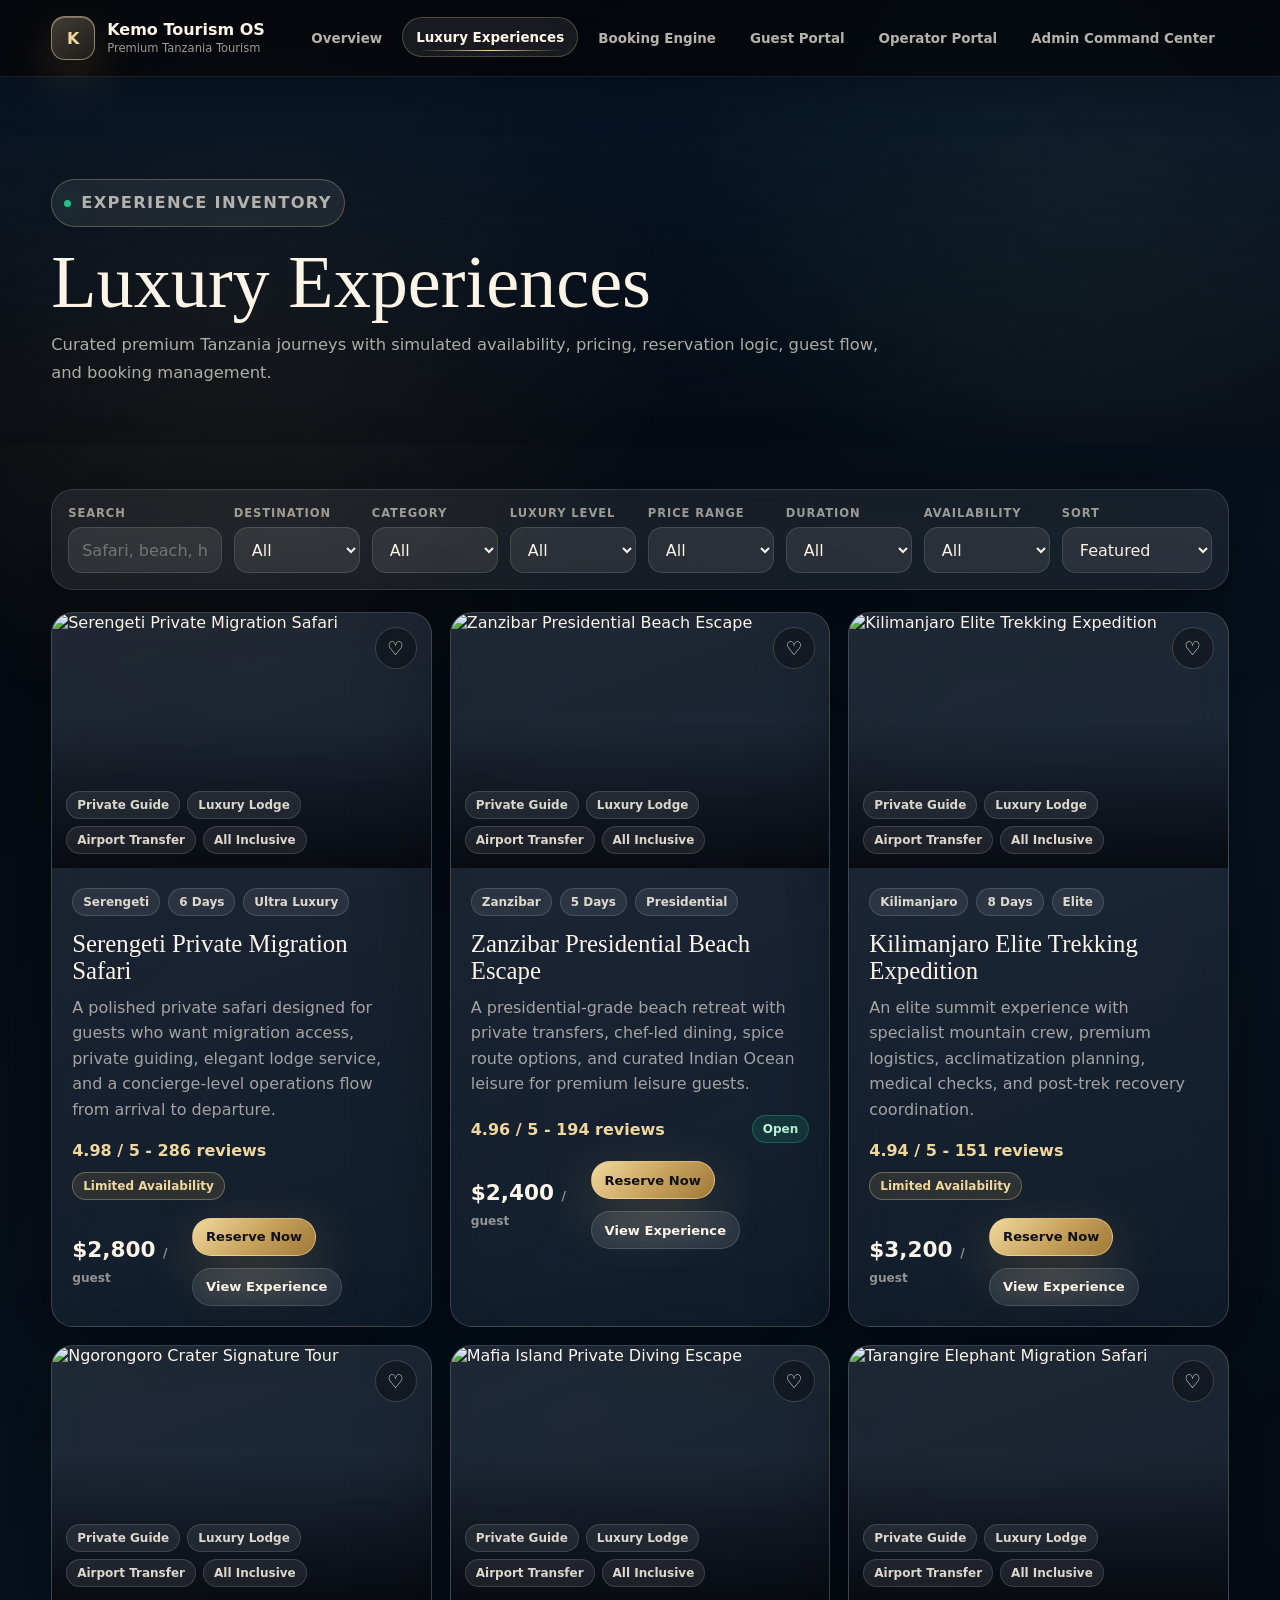
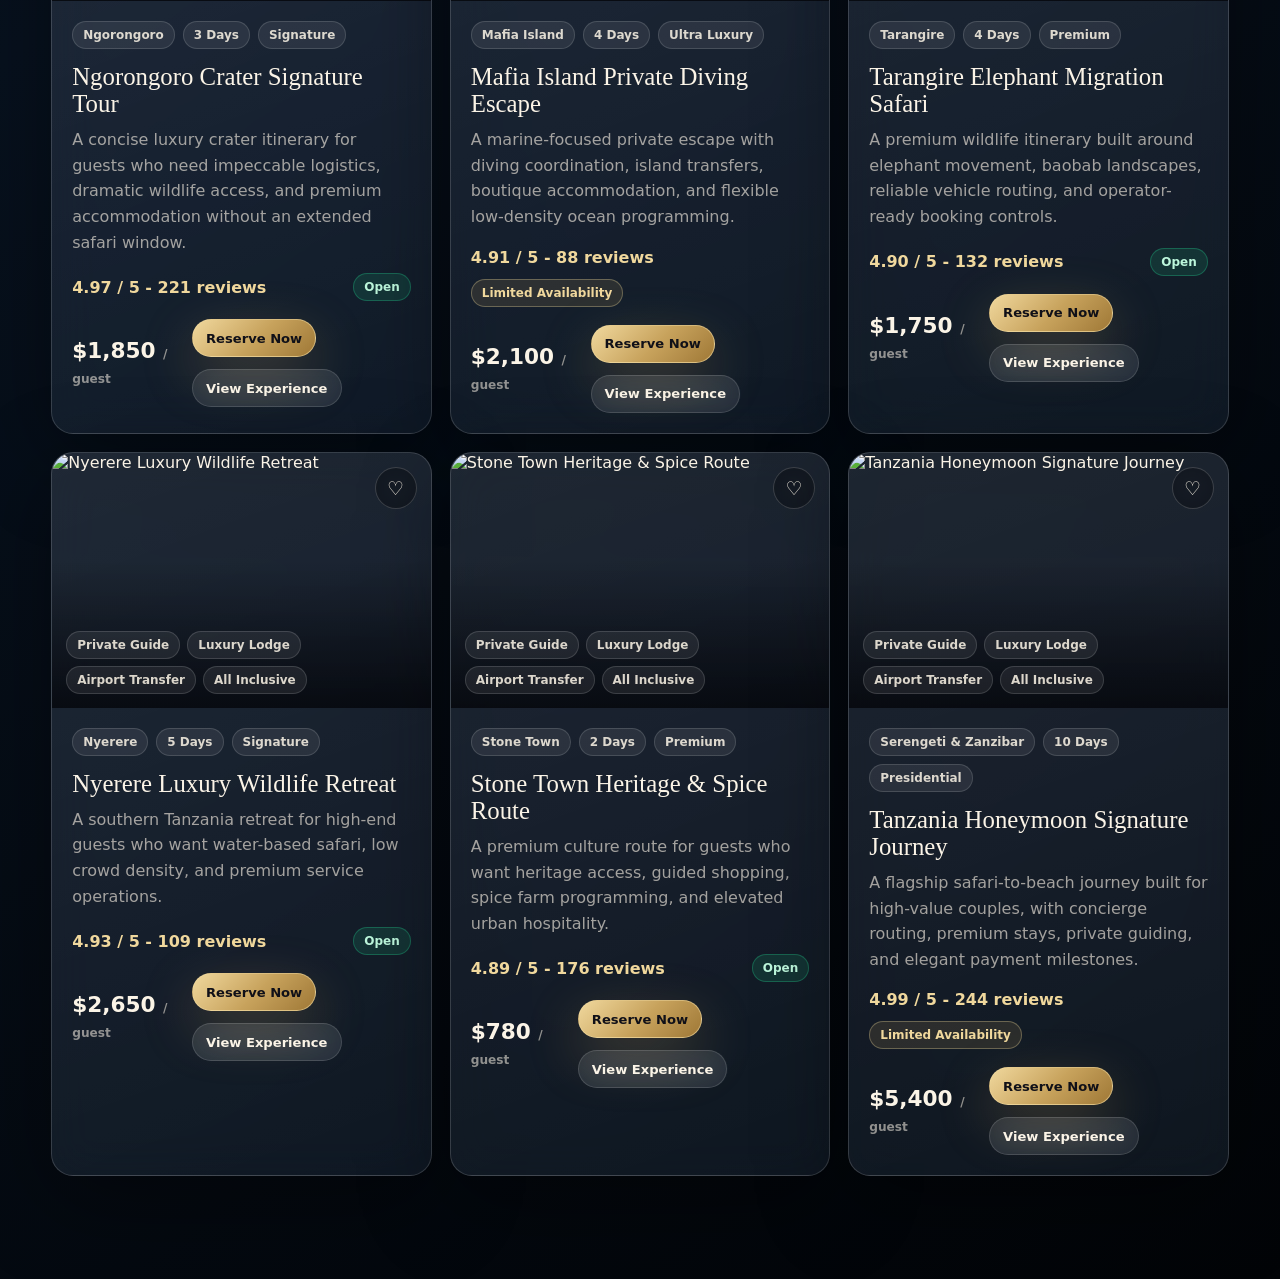
==== experiences.html @ 0c9f1a8e "Add simulated booking and payment flows" ====
<!doctype html>
<html lang="en">
  <head>
    <meta charset="UTF-8" />
    <meta name="viewport" content="width=device-width, initial-scale=1.0" />
    <title>Luxury Experiences - Kemo Tourism OS</title>
    <link rel="preconnect" href="https://images.unsplash.com" />
    <link rel="stylesheet" href="./styles.css" />
  </head>
  <body data-page="experiences">
    <div class="app-shell">
      <header class="topbar" id="topbar">
        <a class="brand" href="index.html"><span class="brand-mark">K</span><span><strong>Kemo Tourism OS</strong><small>Premium Tanzania Tourism</small></span></a>
        <button class="menu-toggle" type="button" data-menu-toggle aria-label="Open navigation"><span></span><span></span><span></span></button>
        <nav class="nav-links" id="navLinks" aria-label="Primary navigation"></nav>
      </header>
      <main>
        <section class="page-hero">
          <div class="page-title">
            <p class="eyebrow">Experience Inventory</p>
            <h1>Luxury Experiences</h1>
            <p>Curated premium Tanzania journeys with simulated availability, pricing, reservation logic, guest flow, and booking management.</p>
          </div>
        </section>
        <section class="section compact">
          <div class="filter-bar">
            <label class="filter-field"><span>Search</span><input placeholder="Safari, beach, honeymoon..." /></label>
            <label class="filter-field"><span>Destination</span><select><option>All</option><option>Serengeti</option><option>Zanzibar</option></select></label>
            <label class="filter-field"><span>Category</span><select><option>All</option><option>Safari</option><option>Beach</option></select></label>
            <label class="filter-field"><span>Luxury Level</span><select><option>All</option><option>Ultra Luxury</option><option>Presidential</option></select></label>
            <label class="filter-field"><span>Price Range</span><select><option>All</option><option>$2,500+</option></select></label>
            <label class="filter-field"><span>Duration</span><select><option>All</option><option>4-6 Days</option></select></label>
            <label class="filter-field"><span>Availability</span><select><option>All</option><option>Open</option><option>Limited Availability</option></select></label>
            <label class="filter-field"><span>Sort</span><select><option>Featured</option><option>Highest Rated</option></select></label>
          </div>
          <div class="experience-grid" id="experienceGrid"></div>
        </section>
      </main>
      <div id="modalRoot"></div>
    </div>
    <script src="./js/data.js"></script>
    <script src="./js/storage.js"></script>
    <script src="./js/utils.js"></script>
    <script src="./js/app.js"></script>
    <script src="./js/experiences.js"></script>
  </body>
</html>
---- styles.css ----
:root {
  --obsidian: #05070c;
  --obsidian-2: #090d14;
  --navy: #07182d;
  --navy-2: #0d2745;
  --navy-3: #102f3a;
  --ivory: #fbf4e7;
  --ivory-muted: #d9cfbd;
  --gold: #c8a35d;
  --gold-2: #f0d89d;
  --gold-3: #8b6c31;
  --emerald: #21c487;
  --ruby: #ff776d;
  --sky: #88c7f8;
  --glass: rgba(255, 255, 255, 0.085);
  --glass-strong: rgba(255, 255, 255, 0.14);
  --glass-border: rgba(255, 255, 255, 0.16);
  --shadow-soft: 0 24px 90px rgba(0, 0, 0, 0.38);
  --shadow-gold: 0 18px 48px rgba(200, 163, 93, 0.22);
  --radius-xl: 28px;
  --radius-lg: 22px;
  --radius-md: 16px;
  --radius-sm: 12px;
  --page-pad: clamp(18px, 4vw, 64px);
  color-scheme: dark;
}

* {
  box-sizing: border-box;
}

html {
  scroll-behavior: smooth;
}

body {
  margin: 0;
  min-height: 100vh;
  background:
    radial-gradient(circle at 18% 10%, rgba(200, 163, 93, 0.12), transparent 28rem),
    radial-gradient(circle at 78% 4%, rgba(33, 196, 135, 0.08), transparent 24rem),
    linear-gradient(145deg, var(--obsidian), #07111e 44%, #020407);
  color: var(--ivory);
  font-family:
    Inter, ui-sans-serif, system-ui, -apple-system, BlinkMacSystemFont, "Segoe UI",
    sans-serif;
  letter-spacing: 0;
}

body::before {
  position: fixed;
  inset: 0;
  z-index: -2;
  pointer-events: none;
  content: "";
  background-image:
    linear-gradient(rgba(255, 255, 255, 0.025) 1px, transparent 1px),
    linear-gradient(90deg, rgba(255, 255, 255, 0.018) 1px, transparent 1px);
  background-size: 72px 72px;
  mask-image: linear-gradient(to bottom, rgba(0, 0, 0, 0.9), transparent 72%);
}

a {
  color: inherit;
  text-decoration: none;
}

button,
input,
select,
textarea {
  font: inherit;
}

button {
  cursor: pointer;
}

.app-shell {
  min-height: 100vh;
}

.topbar {
  position: sticky;
  top: 0;
  z-index: 50;
  display: flex;
  align-items: center;
  justify-content: space-between;
  gap: 18px;
  padding: 16px var(--page-pad);
  border-bottom: 1px solid rgba(255, 255, 255, 0.09);
  background: rgba(5, 7, 12, 0.7);
  box-shadow: 0 14px 44px rgba(0, 0, 0, 0.28);
  backdrop-filter: blur(24px);
}

.brand {
  display: inline-flex;
  align-items: center;
  gap: 12px;
  min-width: max-content;
}

.brand-mark {
  display: grid;
  width: 44px;
  height: 44px;
  place-items: center;
  border: 1px solid rgba(240, 216, 157, 0.52);
  border-radius: 14px;
  background:
    linear-gradient(145deg, rgba(240, 216, 157, 0.22), rgba(200, 163, 93, 0.08)),
    rgba(255, 255, 255, 0.04);
  box-shadow: inset 0 1px 0 rgba(255, 255, 255, 0.3), var(--shadow-gold);
  color: var(--gold-2);
  font-weight: 800;
}

.brand strong,
.brand small {
  display: block;
}

.brand strong {
  font-size: 1rem;
  line-height: 1.1;
}

.brand small {
  margin-top: 3px;
  color: rgba(251, 244, 231, 0.62);
  font-size: 0.72rem;
}

.nav-links {
  display: flex;
  align-items: center;
  justify-content: flex-end;
  gap: 6px;
  width: 100%;
}

.nav-link {
  position: relative;
  display: inline-flex;
  align-items: center;
  justify-content: center;
  min-height: 40px;
  padding: 0 13px;
  border: 1px solid transparent;
  border-radius: 999px;
  color: rgba(251, 244, 231, 0.72);
  font-size: 0.84rem;
  font-weight: 650;
  white-space: nowrap;
  transition:
    color 180ms ease,
    border-color 180ms ease,
    background 180ms ease,
    transform 180ms ease;
}

.nav-link:hover,
.nav-link.active {
  border-color: rgba(240, 216, 157, 0.24);
  background: rgba(255, 255, 255, 0.08);
  color: var(--ivory);
  transform: translateY(-1px);
}

.nav-link.active::after {
  position: absolute;
  right: 16px;
  bottom: 5px;
  left: 16px;
  height: 1px;
  content: "";
  background: linear-gradient(90deg, transparent, var(--gold-2), transparent);
}

.menu-toggle {
  display: none;
  width: 44px;
  height: 44px;
  flex: 0 0 auto;
  place-items: center;
  border: 1px solid rgba(255, 255, 255, 0.12);
  border-radius: 14px;
  background: rgba(255, 255, 255, 0.08);
}

.menu-toggle span {
  display: block;
  width: 18px;
  height: 2px;
  margin: 3px auto;
  border-radius: 999px;
  background: var(--ivory);
}

.page {
  min-height: calc(100vh - 78px);
  animation: pageRise 420ms ease both;
}

@keyframes pageRise {
  from {
    opacity: 0;
    transform: translateY(12px);
  }
  to {
    opacity: 1;
    transform: translateY(0);
  }
}

.hero {
  position: relative;
  isolation: isolate;
  overflow: hidden;
  min-height: clamp(720px, calc(100vh - 78px), 940px);
  padding: clamp(74px, 8vw, 124px) var(--page-pad) 96px;
  background-image:
    linear-gradient(90deg, rgba(5, 7, 12, 0.9) 0%, rgba(7, 24, 45, 0.76) 42%, rgba(5, 7, 12, 0.4) 100%),
    linear-gradient(0deg, rgba(5, 7, 12, 1), rgba(5, 7, 12, 0.05) 45%),
    var(--hero-image);
  background-position: center;
  background-size: cover;
}

.hero::after {
  position: absolute;
  inset: auto 0 0;
  z-index: -1;
  height: 42%;
  content: "";
  background: linear-gradient(180deg, transparent, rgba(5, 7, 12, 0.96));
}

.hero-grid {
  display: grid;
  grid-template-columns: minmax(0, 1.02fr) minmax(340px, 0.78fr);
  gap: clamp(32px, 5vw, 74px);
  width: min(1440px, 100%);
  margin: 0 auto;
}

.hero-copy {
  align-self: center;
}

.eyebrow {
  display: inline-flex;
  align-items: center;
  gap: 10px;
  margin: 0 0 18px;
  padding: 9px 12px;
  border: 1px solid rgba(240, 216, 157, 0.28);
  border-radius: 999px;
  background: rgba(255, 255, 255, 0.075);
  color: var(--gold-2);
  font-size: 0.78rem;
  font-weight: 760;
  letter-spacing: 0.08em;
  text-transform: uppercase;
  backdrop-filter: blur(16px);
}

.eyebrow::before {
  width: 7px;
  height: 7px;
  border-radius: 999px;
  content: "";
  background: var(--emerald);
  box-shadow: 0 0 24px rgba(33, 196, 135, 0.8);
}

h1,
h2,
h3,
p {
  margin-top: 0;
}

.hero h1 {
  max-width: 950px;
  margin-bottom: 22px;
  font-family: Georgia, "Times New Roman", serif;
  font-size: clamp(3.1rem, 5.8vw, 6rem);
  font-weight: 540;
  line-height: 0.98;
  letter-spacing: 0;
}

.hero-subtitle {
  max-width: 820px;
  margin-bottom: 30px;
  color: rgba(251, 244, 231, 0.78);
  font-size: clamp(1.03rem, 1.35vw, 1.28rem);
  line-height: 1.75;
}

.cta-row,
.button-row {
  display: flex;
  flex-wrap: wrap;
  gap: 12px;
}

.btn {
  display: inline-flex;
  align-items: center;
  justify-content: center;
  gap: 10px;
  min-height: 46px;
  padding: 0 18px;
  border: 1px solid transparent;
  border-radius: 999px;
  color: var(--ivory);
  font-weight: 780;
  transition:
    transform 180ms ease,
    box-shadow 180ms ease,
    border-color 180ms ease,
    background 180ms ease;
}

.btn:hover {
  transform: translateY(-2px);
}

.btn.primary {
  border-color: rgba(240, 216, 157, 0.62);
  background: linear-gradient(135deg, var(--gold-2), var(--gold) 52%, #9f7836);
  box-shadow: 0 18px 54px rgba(200, 163, 93, 0.28);
  color: #101018;
}

.btn.primary:hover {
  box-shadow: 0 24px 68px rgba(240, 216, 157, 0.33);
}

.btn.secondary,
.btn.ghost {
  border-color: rgba(255, 255, 255, 0.14);
  background: rgba(255, 255, 255, 0.08);
  backdrop-filter: blur(14px);
}

.btn.secondary:hover,
.btn.ghost:hover {
  border-color: rgba(240, 216, 157, 0.34);
  background: rgba(255, 255, 255, 0.13);
}

.btn.small {
  min-height: 38px;
  padding: 0 13px;
  font-size: 0.82rem;
}

.hero-panel {
  position: relative;
  align-self: center;
  min-height: 590px;
}

.floating-card {
  position: absolute;
  width: min(100%, 380px);
  border: 1px solid var(--glass-border);
  border-radius: var(--radius-lg);
  background:
    linear-gradient(160deg, rgba(255, 255, 255, 0.16), rgba(255, 255, 255, 0.055)),
    rgba(5, 7, 12, 0.5);
  box-shadow: var(--shadow-soft);
  backdrop-filter: blur(24px);
  transition:
    transform 220ms ease,
    border-color 220ms ease;
}

.floating-card:hover {
  border-color: rgba(240, 216, 157, 0.38);
  transform: translateY(-4px);
}

.floating-card.search-widget {
  top: 10px;
  right: 12px;
  padding: 18px;
}

.floating-card.revenue-preview {
  top: 230px;
  left: 0;
  padding: 18px;
}

.floating-card.active-booking {
  right: 0;
  bottom: 22px;
  padding: 18px;
}

.card-kicker {
  margin-bottom: 10px;
  color: rgba(251, 244, 231, 0.56);
  font-size: 0.75rem;
  font-weight: 750;
  letter-spacing: 0.1em;
  text-transform: uppercase;
}

.card-title-row,
.split-row {
  display: flex;
  align-items: center;
  justify-content: space-between;
  gap: 14px;
}

.search-widget .field-grid {
  display: grid;
  gap: 10px;
}

.mini-field,
.filter-field {
  display: grid;
  gap: 7px;
}

.mini-field span,
.filter-field > span,
.form-field > span {
  color: rgba(251, 244, 231, 0.58);
  font-size: 0.72rem;
  font-weight: 760;
  letter-spacing: 0.08em;
  text-transform: uppercase;
}

.input-shell,
input,
select,
textarea {
  width: 100%;
  border: 1px solid rgba(255, 255, 255, 0.12);
  border-radius: 14px;
  background: rgba(255, 255, 255, 0.085);
  color: var(--ivory);
  outline: none;
  transition:
    border-color 170ms ease,
    box-shadow 170ms ease,
    background 170ms ease;
}

.input-shell {
  display: flex;
  align-items: center;
  min-height: 44px;
  padding: 0 13px;
}

input,
select,
textarea {
  min-height: 46px;
  padding: 0 13px;
}

textarea {
  min-height: 112px;
  padding-top: 12px;
  resize: vertical;
}

select option {
  background: #09111d;
  color: var(--ivory);
}

input:focus,
select:focus,
textarea:focus {
  border-color: rgba(240, 216, 157, 0.55);
  background: rgba(255, 255, 255, 0.11);
  box-shadow: 0 0 0 4px rgba(200, 163, 93, 0.12);
}

.metric {
  font-size: 1.8rem;
  font-weight: 850;
}

.metric.gold {
  color: var(--gold-2);
}

.trend {
  color: var(--emerald);
  font-size: 0.82rem;
  font-weight: 780;
}

.bar-stack {
  display: flex;
  align-items: end;
  gap: 8px;
  height: 92px;
  margin-top: 18px;
}

.bar-stack span {
  flex: 1;
  min-width: 18px;
  border-radius: 10px 10px 4px 4px;
  background: linear-gradient(180deg, var(--gold-2), rgba(200, 163, 93, 0.3));
  box-shadow: 0 12px 28px rgba(200, 163, 93, 0.18);
}

.booking-person {
  display: grid;
  grid-template-columns: 42px 1fr auto;
  align-items: center;
  gap: 12px;
}

.avatar {
  display: grid;
  width: 42px;
  height: 42px;
  place-items: center;
  border: 1px solid rgba(240, 216, 157, 0.24);
  border-radius: 999px;
  background: rgba(240, 216, 157, 0.12);
  color: var(--gold-2);
  font-weight: 850;
}

.status-chip,
.pill,
.availability,
.level-badge {
  display: inline-flex;
  align-items: center;
  justify-content: center;
  min-height: 28px;
  padding: 0 10px;
  border: 1px solid rgba(255, 255, 255, 0.14);
  border-radius: 999px;
  background: rgba(255, 255, 255, 0.08);
  color: rgba(251, 244, 231, 0.86);
  font-size: 0.75rem;
  font-weight: 760;
  white-space: nowrap;
}

.status-chip.confirmed,
.status-chip.success,
.availability.open {
  border-color: rgba(33, 196, 135, 0.34);
  background: rgba(33, 196, 135, 0.14);
  color: #bdf7dc;
}

.status-chip.pending,
.availability.limited {
  border-color: rgba(240, 216, 157, 0.32);
  background: rgba(200, 163, 93, 0.14);
  color: var(--gold-2);
}

.status-chip.blue {
  border-color: rgba(136, 199, 248, 0.38);
  background: rgba(136, 199, 248, 0.14);
  color: #cfeaff;
}

.status-chip.purple {
  border-color: rgba(184, 145, 255, 0.4);
  background: rgba(184, 145, 255, 0.15);
  color: #e3d4ff;
}

.status-chip.cancelled {
  border-color: rgba(255, 119, 109, 0.34);
  background: rgba(255, 119, 109, 0.13);
  color: #ffc5c0;
}

.hero-stat-strip {
  display: grid;
  grid-template-columns: repeat(4, minmax(150px, 1fr));
  gap: 14px;
  width: min(1440px, calc(100% - (var(--page-pad) * 2)));
  margin: -28px auto 0;
  position: relative;
  z-index: 4;
}

.stat-card,
.glass-card,
.module-card,
.experience-card,
.portal-card,
.dashboard-card {
  border: 1px solid var(--glass-border);
  border-radius: var(--radius-lg);
  background:
    linear-gradient(160deg, rgba(255, 255, 255, 0.105), rgba(255, 255, 255, 0.045)),
    rgba(7, 24, 45, 0.36);
  box-shadow: var(--shadow-soft);
  backdrop-filter: blur(22px);
}

.stat-card {
  padding: 18px;
}

.stat-card strong {
  display: block;
  margin-bottom: 6px;
  color: var(--gold-2);
  font-size: clamp(1.55rem, 3vw, 2.4rem);
}

.stat-card span {
  color: rgba(251, 244, 231, 0.66);
  font-size: 0.88rem;
  font-weight: 650;
}

.section {
  width: min(1440px, calc(100% - (var(--page-pad) * 2)));
  margin: 0 auto;
  padding: clamp(66px, 8vw, 108px) 0;
}

.section.compact {
  padding-top: 44px;
}

.section-header {
  display: flex;
  align-items: end;
  justify-content: space-between;
  gap: 30px;
  margin-bottom: 28px;
}

.section-header.center {
  display: block;
  max-width: 880px;
  margin-inline: auto;
  text-align: center;
}

.section-header h2,
.page-title h1,
.details-title h1 {
  margin-bottom: 12px;
  font-family: Georgia, "Times New Roman", serif;
  font-weight: 540;
  line-height: 1;
  letter-spacing: 0;
}

.section-header h2 {
  font-size: clamp(2.2rem, 4.8vw, 4.9rem);
}

.page-title h1,
.details-title h1 {
  font-size: clamp(2.7rem, 5.8vw, 6rem);
}

.section-header p,
.page-title p,
.details-title p {
  max-width: 860px;
  color: rgba(251, 244, 231, 0.68);
  font-size: 1.02rem;
  line-height: 1.7;
}

.module-grid {
  display: grid;
  grid-template-columns: repeat(4, minmax(0, 1fr));
  gap: 16px;
}

.module-card {
  min-height: 190px;
  padding: 22px;
  transition:
    transform 180ms ease,
    border-color 180ms ease,
    background 180ms ease;
}

.module-card:hover,
.experience-card:hover,
.portal-card:hover,
.dashboard-card:hover {
  border-color: rgba(240, 216, 157, 0.28);
  background:
    linear-gradient(160deg, rgba(255, 255, 255, 0.13), rgba(255, 255, 255, 0.055)),
    rgba(7, 24, 45, 0.46);
  transform: translateY(-4px);
}

.module-icon {
  display: grid;
  width: 42px;
  height: 42px;
  margin-bottom: 22px;
  place-items: center;
  border: 1px solid rgba(240, 216, 157, 0.24);
  border-radius: 14px;
  background: rgba(240, 216, 157, 0.11);
  color: var(--gold-2);
  font-weight: 900;
}

.module-card h3,
.portal-card h3,
.dashboard-card h3 {
  margin-bottom: 10px;
  font-size: 1.05rem;
}

.module-card p,
.portal-card p,
.dashboard-card p,
.muted {
  color: rgba(251, 244, 231, 0.62);
  line-height: 1.6;
}

.page-hero {
  padding: clamp(68px, 8vw, 118px) var(--page-pad) 42px;
  background:
    linear-gradient(180deg, rgba(7, 24, 45, 0.76), rgba(5, 7, 12, 0.16)),
    radial-gradient(circle at 88% 0%, rgba(200, 163, 93, 0.14), transparent 28rem);
}

.page-title {
  width: min(1440px, 100%);
  margin: 0 auto;
}

.filter-bar {
  display: grid;
  grid-template-columns: 1.4fr repeat(6, minmax(126px, 1fr)) minmax(150px, 1fr);
  gap: 12px;
  padding: 16px;
  border: 1px solid rgba(255, 255, 255, 0.12);
  border-radius: var(--radius-lg);
  background: rgba(255, 255, 255, 0.07);
  box-shadow: var(--shadow-soft);
  backdrop-filter: blur(20px);
}

.experience-grid {
  display: grid;
  grid-template-columns: repeat(3, minmax(0, 1fr));
  gap: 18px;
  margin-top: 22px;
}

.experience-card {
  overflow: hidden;
  transition:
    transform 180ms ease,
    border-color 180ms ease,
    background 180ms ease;
}

.experience-media {
  position: relative;
  min-height: 255px;
  overflow: hidden;
}

.experience-media img,
.gallery-main img,
.gallery-thumb img,
.saved-card img {
  width: 100%;
  height: 100%;
  object-fit: cover;
  display: block;
}

.experience-media img {
  position: absolute;
  inset: 0;
  transition: transform 420ms ease;
}

.experience-card:hover .experience-media img {
  transform: scale(1.045);
}

.experience-media::after,
.gallery-main::after {
  position: absolute;
  inset: 0;
  content: "";
  background: linear-gradient(180deg, transparent 42%, rgba(5, 7, 12, 0.84));
}

.wishlist {
  position: absolute;
  top: 14px;
  right: 14px;
  z-index: 2;
  display: grid;
  width: 42px;
  height: 42px;
  place-items: center;
  border: 1px solid rgba(255, 255, 255, 0.18);
  border-radius: 999px;
  background: rgba(5, 7, 12, 0.48);
  color: var(--ivory);
  font-size: 1.18rem;
  backdrop-filter: blur(16px);
}

.media-badges {
  position: absolute;
  right: 14px;
  bottom: 14px;
  left: 14px;
  z-index: 2;
  display: flex;
  flex-wrap: wrap;
  gap: 7px;
}

.experience-body {
  padding: 20px;
}

.experience-meta {
  display: flex;
  flex-wrap: wrap;
  gap: 8px;
  margin-bottom: 14px;
}

.experience-body h3 {
  margin-bottom: 10px;
  font-family: Georgia, "Times New Roman", serif;
  font-size: 1.55rem;
  font-weight: 540;
  line-height: 1.1;
}

.rating-row {
  display: flex;
  flex-wrap: wrap;
  align-items: center;
  justify-content: space-between;
  gap: 12px;
  margin: 18px 0;
}

.rating {
  color: var(--gold-2);
  font-weight: 800;
}

.price {
  font-size: 1.35rem;
  font-weight: 850;
}

.price small {
  color: rgba(251, 244, 231, 0.55);
  font-size: 0.76rem;
  font-weight: 650;
}

.empty-state {
  grid-column: 1 / -1;
  padding: 34px;
  border: 1px solid rgba(255, 255, 255, 0.12);
  border-radius: var(--radius-lg);
  background: rgba(255, 255, 255, 0.07);
  text-align: center;
}

.details-hero {
  position: relative;
  padding: 48px var(--page-pad) 22px;
}

.details-shell {
  display: grid;
  grid-template-columns: minmax(0, 1fr) minmax(330px, 420px);
  gap: 22px;
  width: min(1440px, 100%);
  margin: 0 auto;
}

.gallery {
  display: grid;
  grid-template-columns: 1.4fr 0.6fr;
  gap: 12px;
  min-height: 520px;
}

.gallery-main,
.gallery-thumb {
  position: relative;
  overflow: hidden;
  border: 1px solid rgba(255, 255, 255, 0.13);
  border-radius: var(--radius-xl);
  background: rgba(255, 255, 255, 0.06);
}

.gallery-thumb-grid {
  display: grid;
  gap: 12px;
}

.details-title {
  width: min(1440px, 100%);
  margin: 0 auto 26px;
}

.details-title .meta-line {
  display: flex;
  flex-wrap: wrap;
  gap: 10px;
  margin-top: 16px;
}

.details-content {
  display: grid;
  grid-template-columns: minmax(0, 1fr) minmax(330px, 420px);
  gap: 22px;
  width: min(1440px, calc(100% - (var(--page-pad) * 2)));
  margin: 0 auto;
  padding: 36px 0 96px;
}

.content-stack {
  display: grid;
  gap: 18px;
}

.glass-card,
.portal-card,
.dashboard-card {
  padding: 22px;
  transition:
    transform 180ms ease,
    border-color 180ms ease,
    background 180ms ease;
}

.highlight-grid,
.included-grid,
.portal-grid,
.admin-grid,
.operator-grid {
  display: grid;
  gap: 16px;
}

.highlight-grid {
  grid-template-columns: repeat(3, minmax(0, 1fr));
}

.mini-panel {
  padding: 16px;
  border: 1px solid rgba(255, 255, 255, 0.1);
  border-radius: 16px;
  background: rgba(255, 255, 255, 0.055);
}

.mini-panel strong {
  display: block;
  margin-bottom: 7px;
}

.itinerary {
  display: grid;
  gap: 12px;
}

.itinerary-item {
  display: grid;
  grid-template-columns: 58px 1fr;
  gap: 14px;
}

.day-badge {
  display: grid;
  width: 52px;
  height: 52px;
  place-items: center;
  border: 1px solid rgba(240, 216, 157, 0.25);
  border-radius: 16px;
  background: rgba(240, 216, 157, 0.11);
  color: var(--gold-2);
  font-weight: 850;
}

.guide-card {
  display: grid;
  grid-template-columns: 92px 1fr;
  gap: 16px;
  align-items: center;
}

.guide-photo {
  width: 92px;
  height: 92px;
  border: 1px solid rgba(240, 216, 157, 0.25);
  border-radius: 22px;
  background:
    linear-gradient(160deg, rgba(240, 216, 157, 0.22), rgba(33, 196, 135, 0.11)),
    rgba(255, 255, 255, 0.05);
  display: grid;
  place-items: center;
  color: var(--gold-2);
  font-size: 1.6rem;
  font-weight: 860;
}

.service-list {
  display: grid;
  grid-template-columns: repeat(2, minmax(0, 1fr));
  gap: 10px;
  padding: 0;
  margin: 0;
  list-style: none;
}

.service-list li {
  padding: 12px 13px;
  border: 1px solid rgba(255, 255, 255, 0.1);
  border-radius: 14px;
  background: rgba(255, 255, 255, 0.055);
}

.reservation-card {
  position: sticky;
  top: 96px;
  align-self: start;
  padding: 24px;
  border: 1px solid rgba(240, 216, 157, 0.23);
  border-radius: var(--radius-xl);
  background:
    linear-gradient(165deg, rgba(240, 216, 157, 0.15), rgba(255, 255, 255, 0.055)),
    rgba(5, 7, 12, 0.76);
  box-shadow: var(--shadow-soft), var(--shadow-gold);
  backdrop-filter: blur(26px);
}

.reservation-card h3 {
  margin-bottom: 6px;
  font-size: 1.05rem;
}

.reservation-price {
  margin: 8px 0;
  color: var(--gold-2);
  font-size: 2.2rem;
  font-weight: 880;
}

.calendar-grid {
  display: grid;
  grid-template-columns: repeat(7, 1fr);
  gap: 7px;
  margin-top: 14px;
}

.date-cell {
  display: grid;
  min-height: 42px;
  place-items: center;
  border: 1px solid rgba(255, 255, 255, 0.1);
  border-radius: 12px;
  background: rgba(255, 255, 255, 0.06);
  color: rgba(251, 244, 231, 0.7);
  font-size: 0.82rem;
}

.date-cell.hot {
  border-color: rgba(240, 216, 157, 0.32);
  background: rgba(200, 163, 93, 0.14);
  color: var(--gold-2);
}

.date-cell.open {
  border-color: rgba(33, 196, 135, 0.3);
  background: rgba(33, 196, 135, 0.12);
  color: #bcf8dd;
}

.booking-layout {
  display: grid;
  grid-template-columns: minmax(0, 1fr) minmax(330px, 430px);
  gap: 22px;
  width: min(1440px, calc(100% - (var(--page-pad) * 2)));
  margin: 0 auto;
  padding: 36px 0 96px;
}

.stepper {
  display: grid;
  grid-template-columns: repeat(5, 1fr);
  gap: 8px;
  margin-bottom: 18px;
}

.step-button {
  display: grid;
  gap: 4px;
  min-height: 68px;
  padding: 12px;
  border: 1px solid rgba(255, 255, 255, 0.11);
  border-radius: 16px;
  background: rgba(255, 255, 255, 0.06);
  color: rgba(251, 244, 231, 0.66);
  text-align: left;
  transition:
    border-color 170ms ease,
    background 170ms ease,
    transform 170ms ease;
}

.step-button:hover,
.step-button.active {
  border-color: rgba(240, 216, 157, 0.32);
  background: rgba(200, 163, 93, 0.12);
  color: var(--ivory);
  transform: translateY(-2px);
}

.step-button small {
  color: var(--gold-2);
  font-weight: 850;
}

.form-grid {
  display: grid;
  grid-template-columns: repeat(2, minmax(0, 1fr));
  gap: 14px;
}

.form-field.full {
  grid-column: 1 / -1;
}

.form-field {
  display: grid;
  gap: 8px;
}

.payment-grid {
  display: grid;
  grid-template-columns: repeat(2, minmax(0, 1fr));
  gap: 12px;
}

.payment-card {
  display: grid;
  min-height: 118px;
  gap: 8px;
  padding: 16px;
  border: 1px solid rgba(255, 255, 255, 0.12);
  border-radius: 18px;
  background: rgba(255, 255, 255, 0.06);
  color: var(--ivory);
  text-align: left;
  transition:
    border-color 170ms ease,
    background 170ms ease,
    transform 170ms ease;
}

.payment-card:hover,
.payment-card.selected {
  border-color: rgba(240, 216, 157, 0.38);
  background: rgba(200, 163, 93, 0.13);
  transform: translateY(-2px);
}

.summary-card {
  position: sticky;
  top: 96px;
  align-self: start;
}

.summary-line {
  display: flex;
  justify-content: space-between;
  gap: 16px;
  padding: 11px 0;
  border-bottom: 1px solid rgba(255, 255, 255, 0.09);
}

.summary-line.total {
  margin-top: 4px;
  border-bottom: 0;
  color: var(--gold-2);
  font-size: 1.35rem;
  font-weight: 880;
}

.confirmation-card {
  display: grid;
  gap: 18px;
  padding: 26px;
  border: 1px solid rgba(33, 196, 135, 0.3);
  border-radius: var(--radius-lg);
  background: rgba(33, 196, 135, 0.1);
}

.reference-generator {
  display: flex;
  flex-wrap: wrap;
  align-items: center;
  gap: 12px;
  margin-top: 18px;
  padding: 16px;
  border: 1px solid rgba(240, 216, 157, 0.28);
  border-radius: 16px;
  background: rgba(200, 163, 93, 0.12);
}

.reference-generator[hidden] {
  display: none;
}

.reference-generator em {
  color: var(--gold-2);
  font-style: normal;
  font-weight: 850;
}

.pulse-dot {
  width: 12px;
  height: 12px;
  border-radius: 999px;
  background: var(--emerald);
  box-shadow: 0 0 0 rgba(33, 196, 135, 0.7);
  animation: pulseDot 1.4s infinite;
}

@keyframes pulseDot {
  0% {
    box-shadow: 0 0 0 0 rgba(33, 196, 135, 0.7);
  }
  70% {
    box-shadow: 0 0 0 12px rgba(33, 196, 135, 0);
  }
  100% {
    box-shadow: 0 0 0 0 rgba(33, 196, 135, 0);
  }
}

.booking-form button:disabled,
.payment-form button:disabled {
  opacity: 0.62;
  cursor: wait;
}

.payment-layout {
  align-items: start;
}

.method-grid {
  grid-template-columns: repeat(2, minmax(0, 1fr));
}

.process-list {
  display: grid;
  gap: 12px;
}

.process-step {
  display: grid;
  grid-template-columns: 22px 1fr;
  gap: 12px;
  align-items: center;
  padding: 12px;
  border: 1px solid rgba(255, 255, 255, 0.09);
  border-radius: 14px;
  background: rgba(255, 255, 255, 0.045);
  color: rgba(251, 244, 231, 0.54);
  transition:
    color 180ms ease,
    border-color 180ms ease,
    background 180ms ease,
    transform 180ms ease;
}

.process-step.active {
  border-color: rgba(33, 196, 135, 0.32);
  background: rgba(33, 196, 135, 0.1);
  color: var(--ivory);
  transform: translateX(4px);
}

.portal-detail-grid {
  display: grid;
  grid-template-columns: repeat(3, minmax(0, 1fr));
  gap: 12px;
  margin-top: 16px;
}

.portal-detail-grid .mini-panel {
  display: grid;
  gap: 6px;
}

.live-booking-card {
  position: relative;
  overflow: hidden;
}

.live-booking-card::before {
  position: absolute;
  inset: 0 auto 0 0;
  width: 3px;
  content: "";
  background: linear-gradient(180deg, var(--gold-2), var(--emerald));
}

.toast-root {
  position: fixed;
  right: 18px;
  bottom: 18px;
  z-index: 200;
  display: grid;
  gap: 10px;
  width: min(360px, calc(100vw - 36px));
  pointer-events: none;
}

.toast {
  padding: 14px 16px;
  border: 1px solid rgba(255, 255, 255, 0.14);
  border-radius: 16px;
  background:
    linear-gradient(160deg, rgba(255, 255, 255, 0.13), rgba(255, 255, 255, 0.055)),
    rgba(5, 7, 12, 0.9);
  box-shadow: var(--shadow-soft);
  color: var(--ivory);
  font-weight: 760;
  opacity: 0;
  transform: translateY(12px);
  transition:
    opacity 180ms ease,
    transform 180ms ease;
  backdrop-filter: blur(20px);
}

.toast.show {
  opacity: 1;
  transform: translateY(0);
}

.toast.success {
  border-color: rgba(33, 196, 135, 0.34);
}

.toast.warning {
  border-color: rgba(240, 216, 157, 0.4);
}

.reference-box {
  display: flex;
  align-items: center;
  justify-content: space-between;
  gap: 16px;
  padding: 16px;
  border: 1px dashed rgba(240, 216, 157, 0.38);
  border-radius: 16px;
  background: rgba(5, 7, 12, 0.32);
}

.portal-grid {
  grid-template-columns: 1.1fr 1fr 1fr;
}

.portal-grid.wide {
  grid-template-columns: 1.2fr 0.8fr;
}

.profile-card {
  display: grid;
  grid-template-columns: 72px 1fr;
  gap: 16px;
  align-items: center;
}

.avatar.large {
  width: 72px;
  height: 72px;
  border-radius: 24px;
  font-size: 1.35rem;
}

.timeline {
  display: grid;
  gap: 12px;
}

.timeline-item {
  display: grid;
  grid-template-columns: 22px 1fr;
  gap: 12px;
}

.timeline-dot {
  width: 12px;
  height: 12px;
  margin-top: 6px;
  border-radius: 999px;
  background: var(--gold-2);
  box-shadow: 0 0 22px rgba(240, 216, 157, 0.48);
}

.table-wrap {
  overflow-x: auto;
  border: 1px solid rgba(255, 255, 255, 0.09);
  border-radius: 18px;
}

table {
  width: 100%;
  border-collapse: collapse;
  min-width: 720px;
}

th,
td {
  padding: 14px 15px;
  border-bottom: 1px solid rgba(255, 255, 255, 0.08);
  text-align: left;
  vertical-align: middle;
}

th {
  color: rgba(251, 244, 231, 0.56);
  font-size: 0.72rem;
  font-weight: 800;
  letter-spacing: 0.08em;
  text-transform: uppercase;
}

td {
  color: rgba(251, 244, 231, 0.82);
}

tr:last-child td {
  border-bottom: 0;
}

.saved-grid {
  display: grid;
  grid-template-columns: repeat(3, minmax(0, 1fr));
  gap: 12px;
}

.saved-card {
  overflow: hidden;
  border: 1px solid rgba(255, 255, 255, 0.1);
  border-radius: 16px;
  background: rgba(255, 255, 255, 0.055);
}

.saved-card img {
  height: 112px;
}

.saved-card div {
  padding: 12px;
}

.operator-grid {
  grid-template-columns: 1fr 1fr;
}

.admin-grid {
  grid-template-columns: 1.2fr 0.8fr;
}

.admin-grid.three,
.operator-grid.three {
  grid-template-columns: repeat(3, minmax(0, 1fr));
}

.admin-stat-grid {
  display: grid;
  grid-template-columns: repeat(5, minmax(0, 1fr));
  gap: 14px;
  width: min(1440px, calc(100% - (var(--page-pad) * 2)));
  margin: 0 auto;
  padding-top: 12px;
}

.pipeline {
  display: grid;
  gap: 12px;
}

.pipeline-row {
  display: grid;
  grid-template-columns: 135px 1fr 54px;
  gap: 12px;
  align-items: center;
}

.progress-track {
  height: 10px;
  overflow: hidden;
  border-radius: 999px;
  background: rgba(255, 255, 255, 0.09);
}

.progress-track span {
  display: block;
  height: 100%;
  border-radius: inherit;
  background: linear-gradient(90deg, var(--gold), var(--emerald));
}

.revenue-chart {
  display: flex;
  align-items: end;
  gap: 11px;
  height: 240px;
  padding-top: 18px;
}

.revenue-column {
  position: relative;
  flex: 1;
  min-width: 24px;
  border-radius: 16px 16px 6px 6px;
  background:
    linear-gradient(180deg, rgba(240, 216, 157, 0.95), rgba(200, 163, 93, 0.34)),
    rgba(255, 255, 255, 0.05);
}

.revenue-column span {
  position: absolute;
  right: 0;
  bottom: -28px;
  left: 0;
  color: rgba(251, 244, 231, 0.52);
  font-size: 0.74rem;
  text-align: center;
}

.compact-list {
  display: grid;
  gap: 10px;
  padding: 0;
  margin: 0;
  list-style: none;
}

.compact-list li {
  display: flex;
  align-items: center;
  justify-content: space-between;
  gap: 16px;
  padding: 12px;
  border: 1px solid rgba(255, 255, 255, 0.09);
  border-radius: 14px;
  background: rgba(255, 255, 255, 0.05);
}

.health-grid {
  display: grid;
  grid-template-columns: repeat(4, minmax(0, 1fr));
  gap: 12px;
}

.health-item {
  padding: 15px;
  border: 1px solid rgba(33, 196, 135, 0.2);
  border-radius: 15px;
  background: rgba(33, 196, 135, 0.08);
}

.modal-backdrop {
  position: fixed;
  inset: 0;
  z-index: 100;
  display: grid;
  place-items: center;
  padding: 22px;
  background: rgba(0, 0, 0, 0.62);
  backdrop-filter: blur(18px);
}

.modal {
  width: min(520px, 100%);
  border: 1px solid rgba(240, 216, 157, 0.25);
  border-radius: var(--radius-xl);
  background:
    linear-gradient(160deg, rgba(255, 255, 255, 0.11), rgba(255, 255, 255, 0.045)),
    #07111e;
  box-shadow: var(--shadow-soft);
  padding: 24px;
}

.modal h3 {
  margin-bottom: 9px;
  font-size: 1.45rem;
}

.modal-actions {
  display: flex;
  justify-content: flex-end;
  gap: 10px;
  margin-top: 22px;
}

.mobile-only {
  display: none;
}

@media (max-width: 1180px) {
  .hero-grid,
  .details-shell,
  .details-content,
  .booking-layout,
  .admin-grid,
  .operator-grid,
  .portal-grid,
  .portal-grid.wide {
    grid-template-columns: 1fr;
  }

  .hero-panel {
    min-height: 520px;
  }

  .module-grid,
  .experience-grid {
    grid-template-columns: repeat(2, minmax(0, 1fr));
  }

  .filter-bar {
    grid-template-columns: repeat(3, minmax(0, 1fr));
  }

  .admin-stat-grid,
  .hero-stat-strip {
    grid-template-columns: repeat(2, minmax(0, 1fr));
  }

  .reservation-card,
  .summary-card {
    position: static;
  }
}

@media (max-width: 900px) {
  .topbar {
    align-items: flex-start;
  }

  .menu-toggle {
    display: grid;
  }

  .nav-links {
    position: absolute;
    top: 72px;
    right: var(--page-pad);
    left: var(--page-pad);
    display: none;
    flex-direction: column;
    align-items: stretch;
    padding: 12px;
    border: 1px solid rgba(255, 255, 255, 0.12);
    border-radius: 18px;
    background: rgba(5, 7, 12, 0.92);
    box-shadow: var(--shadow-soft);
  }

  .topbar.nav-open .nav-links {
    display: flex;
  }

  .nav-link {
    justify-content: flex-start;
  }

  .hero {
    min-height: auto;
  }

  .hero h1 {
    font-size: clamp(2.9rem, 12vw, 4.2rem);
  }

  .hero-panel {
    min-height: auto;
  }

  .floating-card {
    position: relative;
    inset: auto;
    width: 100%;
    margin-bottom: 14px;
  }

  .floating-card:hover {
    transform: none;
  }

  .floating-card.search-widget,
  .floating-card.revenue-preview,
  .floating-card.active-booking {
    top: auto;
    right: auto;
    bottom: auto;
    left: auto;
  }

  .hero-stat-strip {
    margin-top: 18px;
  }

  .stepper {
    grid-template-columns: 1fr;
  }

  .gallery {
    grid-template-columns: 1fr;
    min-height: auto;
  }

  .gallery-main {
    min-height: 430px;
  }

  .gallery-thumb-grid {
    grid-template-columns: repeat(2, 1fr);
  }

  .gallery-thumb {
    min-height: 190px;
  }
}

@media (max-width: 680px) {
  .module-grid,
  .experience-grid,
  .filter-bar,
  .highlight-grid,
  .included-grid,
  .service-list,
  .form-grid,
  .payment-grid,
  .method-grid,
  .saved-grid,
  .admin-grid.three,
  .operator-grid.three,
  .health-grid,
  .portal-detail-grid {
    grid-template-columns: 1fr;
  }

  .admin-stat-grid,
  .hero-stat-strip {
    grid-template-columns: 1fr;
  }

  .page-title h1,
  .details-title h1 {
    font-size: clamp(2.45rem, 13vw, 3.4rem);
  }

  .section-header {
    display: block;
  }

  .btn {
    width: 100%;
  }

  .card-title-row,
  .split-row,
  .reference-box,
  .compact-list li,
  .pipeline-row {
    align-items: flex-start;
    flex-direction: column;
  }

  .pipeline-row {
    display: grid;
    grid-template-columns: 1fr;
  }

  .booking-person {
    grid-template-columns: 42px 1fr;
  }

  .booking-person .status-chip {
    grid-column: 1 / -1;
    width: max-content;
  }
}
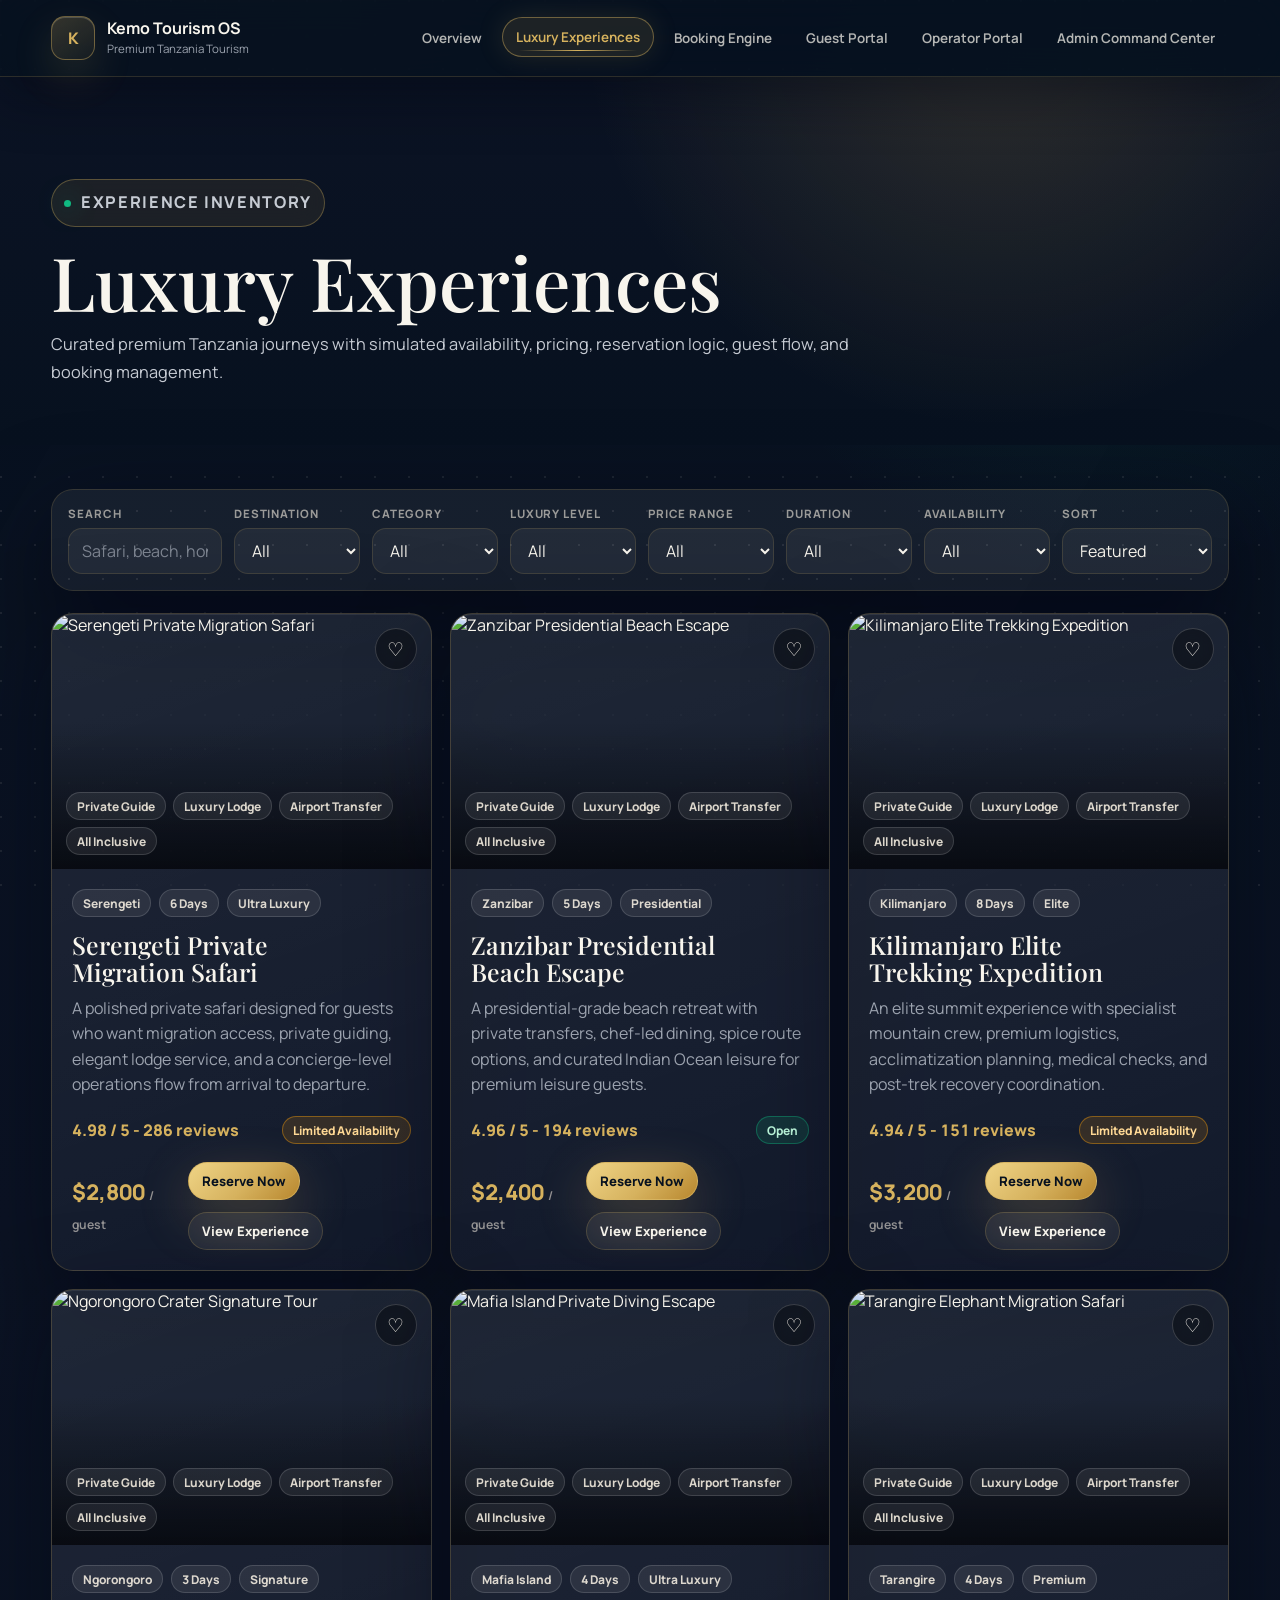
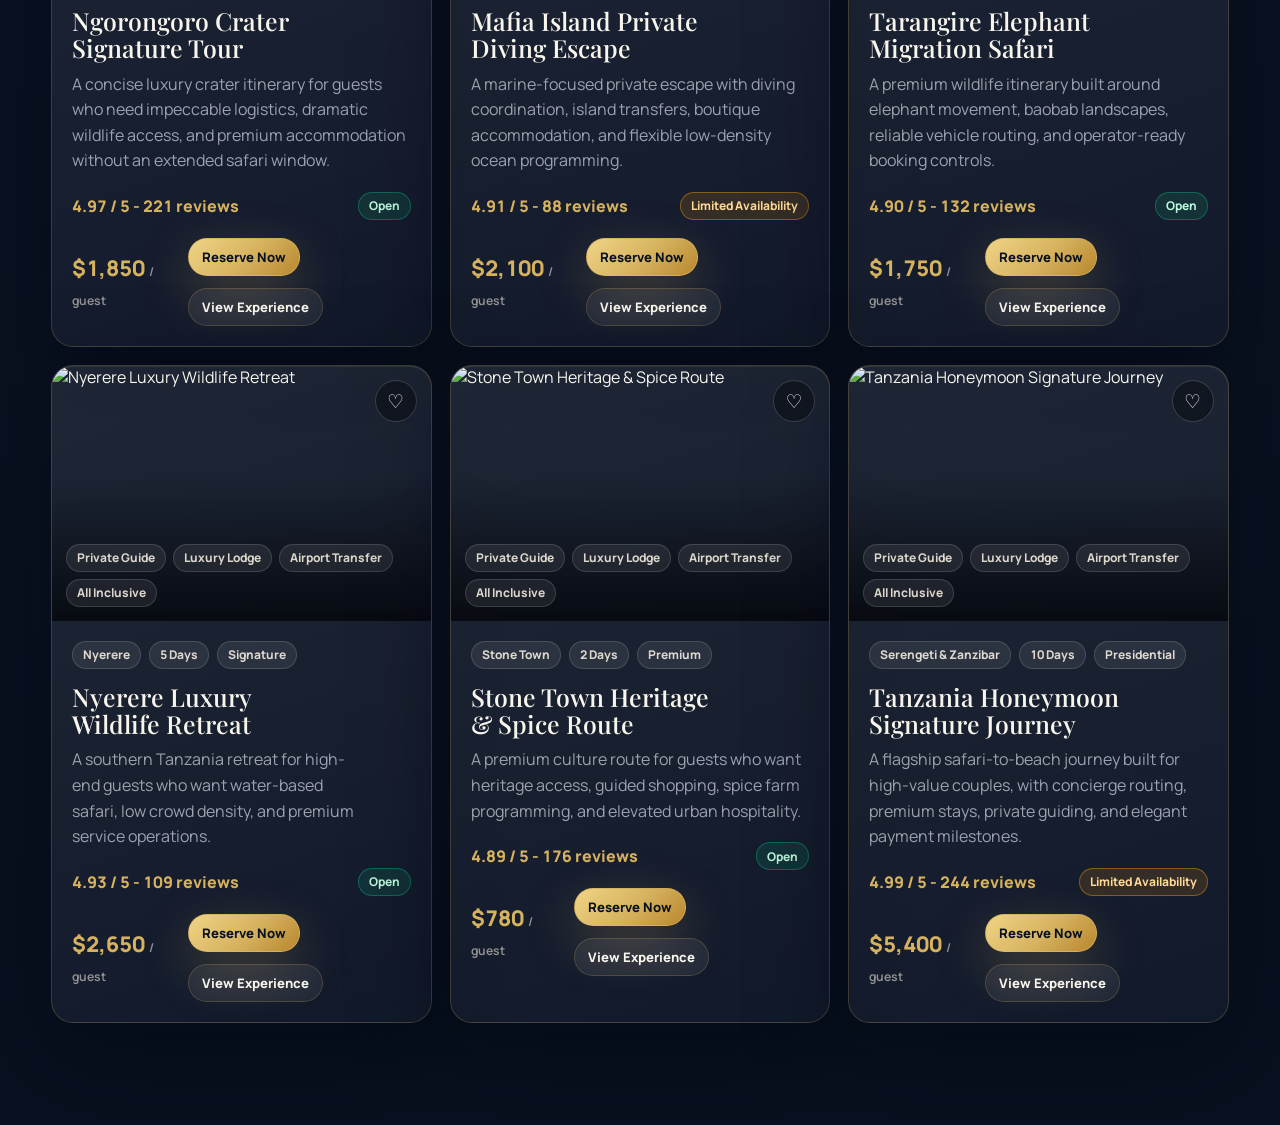
==== commit 6f546b68: "new changes" ====
--- a/experiences.html
+++ b/experiences.html
@@ -24,14 +24,14 @@
         </section>
         <section class="section compact">
           <div class="filter-bar">
-            <label class="filter-field"><span>Search</span><input placeholder="Safari, beach, honeymoon..." /></label>
-            <label class="filter-field"><span>Destination</span><select><option>All</option><option>Serengeti</option><option>Zanzibar</option></select></label>
-            <label class="filter-field"><span>Category</span><select><option>All</option><option>Safari</option><option>Beach</option></select></label>
-            <label class="filter-field"><span>Luxury Level</span><select><option>All</option><option>Ultra Luxury</option><option>Presidential</option></select></label>
-            <label class="filter-field"><span>Price Range</span><select><option>All</option><option>$2,500+</option></select></label>
-            <label class="filter-field"><span>Duration</span><select><option>All</option><option>4-6 Days</option></select></label>
-            <label class="filter-field"><span>Availability</span><select><option>All</option><option>Open</option><option>Limited Availability</option></select></label>
-            <label class="filter-field"><span>Sort</span><select><option>Featured</option><option>Highest Rated</option></select></label>
+            <label class="filter-field"><span>Search</span><input data-filter="search" placeholder="Safari, beach, honeymoon..." /></label>
+            <label class="filter-field"><span>Destination</span><select data-filter="destination"><option>All</option><option>Serengeti</option><option>Zanzibar</option><option>Kilimanjaro</option><option>Ngorongoro</option><option>Mafia Island</option></select></label>
+            <label class="filter-field"><span>Category</span><select data-filter="category"><option>All</option><option>Safari</option><option>Beach</option><option>Trekking</option><option>Marine</option><option>Culture</option><option>Honeymoon</option></select></label>
+            <label class="filter-field"><span>Luxury Level</span><select data-filter="level"><option>All</option><option>Ultra Luxury</option><option>Presidential</option><option>Elite</option><option>Signature</option><option>Premium</option></select></label>
+            <label class="filter-field"><span>Price Range</span><select data-filter="price"><option>All</option><option>Under $1,500</option><option>$1,500 - $2,500</option><option>$2,500+</option></select></label>
+            <label class="filter-field"><span>Duration</span><select data-filter="duration"><option>All</option><option>1-3 Days</option><option>4-6 Days</option><option>7+ Days</option></select></label>
+            <label class="filter-field"><span>Availability</span><select data-filter="availability"><option>All</option><option>Open</option><option>Limited Availability</option></select></label>
+            <label class="filter-field"><span>Sort</span><select data-filter="sort"><option>Featured</option><option>Highest Rated</option><option>Price Low</option><option>Price High</option></select></label>
           </div>
           <div class="experience-grid" id="experienceGrid"></div>
         </section>
--- a/styles.css
+++ b/styles.css
@@ -1,22 +1,26 @@
+@import url("https://fonts.googleapis.com/css2?family=Manrope:wght@400;500;600;700;800&family=Playfair+Display:wght@600;700&display=swap");
+
 :root {
-  --obsidian: #05070c;
-  --obsidian-2: #090d14;
-  --navy: #07182d;
-  --navy-2: #0d2745;
-  --navy-3: #102f3a;
-  --ivory: #fbf4e7;
-  --ivory-muted: #d9cfbd;
-  --gold: #c8a35d;
-  --gold-2: #f0d89d;
-  --gold-3: #8b6c31;
-  --emerald: #21c487;
-  --ruby: #ff776d;
-  --sky: #88c7f8;
-  --glass: rgba(255, 255, 255, 0.085);
-  --glass-strong: rgba(255, 255, 255, 0.14);
-  --glass-border: rgba(255, 255, 255, 0.16);
-  --shadow-soft: 0 24px 90px rgba(0, 0, 0, 0.38);
-  --shadow-gold: 0 18px 48px rgba(200, 163, 93, 0.22);
+  --obsidian: #07111f;
+  --obsidian-2: #0b1324;
+  --navy: #07111f;
+  --navy-2: #0b1324;
+  --navy-3: #101a2d;
+  --ivory: #f8f5ed;
+  --ivory-muted: #9ca3af;
+  --gold: #d6b25e;
+  --gold-2: #d6b25e;
+  --gold-3: #b8872e;
+  --emerald: #10b981;
+  --warning: #f59e0b;
+  --ruby: #ef4444;
+  --sky: #3b82f6;
+  --purple: #8b5cf6;
+  --glass: rgba(255, 255, 255, 0.06);
+  --glass-strong: rgba(255, 255, 255, 0.1);
+  --glass-border: rgba(214, 178, 94, 0.22);
+  --shadow-soft: 0 28px 90px rgba(1, 6, 17, 0.56);
+  --shadow-gold: 0 18px 52px rgba(214, 178, 94, 0.22);
   --radius-xl: 28px;
   --radius-lg: 22px;
   --radius-md: 16px;
@@ -1821,3 +1825,492 @@
     width: max-content;
   }
 }
+
+/* Premium tourism SaaS redesign layer */
+body {
+  background:
+    radial-gradient(circle at 20% -10%, rgba(214, 178, 94, 0.16), transparent 28rem),
+    radial-gradient(circle at 86% 8%, rgba(16, 185, 129, 0.09), transparent 23rem),
+    linear-gradient(180deg, #07111f 0%, #0b1324 45%, #07111f 100%);
+  color: #f8f5ed;
+  font-family: Manrope, Inter, ui-sans-serif, system-ui, -apple-system, BlinkMacSystemFont, "Segoe UI", sans-serif;
+  font-variant-numeric: tabular-nums;
+}
+
+body::after {
+  position: fixed;
+  inset: 0;
+  z-index: -1;
+  pointer-events: none;
+  content: "";
+  opacity: 0.18;
+  background-image:
+    radial-gradient(circle at 1px 1px, rgba(248, 245, 237, 0.5) 1px, transparent 0),
+    linear-gradient(120deg, rgba(214, 178, 94, 0.04), transparent 38%, rgba(16, 185, 129, 0.035));
+  background-size: 34px 34px, auto;
+}
+
+main {
+  animation: pageRise 520ms cubic-bezier(0.22, 1, 0.36, 1) both;
+}
+
+h1,
+h2,
+.hero h1,
+.section-header h2,
+.page-title h1,
+.details-title h1,
+.experience-body h3 {
+  color: #f8f5ed;
+  font-family: "Playfair Display", Georgia, "Times New Roman", serif;
+  text-wrap: balance;
+}
+
+h3,
+.brand strong,
+.metric,
+.stat-card strong {
+  color: #f8f5ed;
+}
+
+p,
+.muted,
+.module-card p,
+.portal-card p,
+.dashboard-card p {
+  color: #9ca3af;
+  text-wrap: pretty;
+}
+
+.topbar {
+  border-bottom-color: rgba(214, 178, 94, 0.18);
+  background: rgba(7, 17, 31, 0.84);
+  box-shadow: 0 18px 54px rgba(1, 6, 17, 0.48);
+}
+
+.brand-mark,
+.module-icon,
+.day-badge {
+  border-color: rgba(214, 178, 94, 0.42);
+  background: linear-gradient(145deg, rgba(214, 178, 94, 0.22), rgba(214, 178, 94, 0.07));
+  color: #d6b25e;
+  box-shadow: inset 0 1px 0 rgba(248, 245, 237, 0.18), 0 16px 40px rgba(214, 178, 94, 0.15);
+}
+
+.brand small {
+  color: #9ca3af;
+}
+
+.nav-link {
+  color: rgba(248, 245, 237, 0.72);
+}
+
+.nav-link:hover,
+.nav-link.active {
+  border-color: rgba(214, 178, 94, 0.44);
+  background: rgba(214, 178, 94, 0.11);
+  color: #d6b25e;
+  box-shadow: 0 0 28px rgba(214, 178, 94, 0.13);
+}
+
+.nav-link.active::after {
+  background: linear-gradient(90deg, transparent, #d6b25e, transparent);
+}
+
+.hero {
+  min-height: min(940px, calc(100dvh - 78px));
+  background-image:
+    linear-gradient(90deg, rgba(7, 17, 31, 0.94) 0%, rgba(7, 17, 31, 0.78) 42%, rgba(11, 19, 36, 0.46) 100%),
+    radial-gradient(circle at 68% 40%, rgba(214, 178, 94, 0.18), transparent 22rem),
+    linear-gradient(0deg, #07111f, rgba(7, 17, 31, 0.18) 54%),
+    var(--hero-image);
+}
+
+.hero::after {
+  background: linear-gradient(180deg, transparent, #07111f);
+}
+
+.hero h1 {
+  max-width: 1040px;
+  font-size: clamp(3.2rem, 6vw, 6.5rem);
+  line-height: 0.96;
+}
+
+.hero-subtitle,
+.page-title p,
+.section-header p,
+.details-title p {
+  color: #c6cbd3;
+}
+
+.eyebrow,
+.card-kicker {
+  display: flex;
+  width: max-content;
+  max-width: 100%;
+  align-items: center;
+  gap: 10px;
+  border-color: rgba(214, 178, 94, 0.34);
+  background: rgba(214, 178, 94, 0.09);
+  color: #d6b25e;
+  letter-spacing: 0.1em;
+}
+
+.eyebrow::before {
+  background: #10b981;
+  box-shadow: 0 0 24px rgba(16, 185, 129, 0.85);
+}
+
+.btn {
+  position: relative;
+  overflow: hidden;
+  border-radius: 999px;
+  transition:
+    transform 220ms cubic-bezier(0.22, 1, 0.36, 1),
+    box-shadow 220ms ease,
+    border-color 220ms ease,
+    background 220ms ease;
+}
+
+.btn:active {
+  transform: translateY(1px) scale(0.985);
+}
+
+.btn:focus-visible,
+.nav-link:focus-visible,
+button:focus-visible,
+input:focus-visible,
+select:focus-visible,
+textarea:focus-visible,
+a:focus-visible {
+  outline: 2px solid #d6b25e;
+  outline-offset: 3px;
+}
+
+.btn.primary {
+  border-color: rgba(214, 178, 94, 0.7);
+  background: linear-gradient(135deg, #efd486, #d6b25e 54%, #b8872e);
+  box-shadow: 0 18px 52px rgba(214, 178, 94, 0.28);
+  color: #07111f;
+}
+
+.btn.primary:hover {
+  background: linear-gradient(135deg, #d6b25e, #b8872e);
+  box-shadow: 0 22px 70px rgba(214, 178, 94, 0.38);
+}
+
+.btn.secondary,
+.btn.ghost {
+  border-color: rgba(214, 178, 94, 0.22);
+  background: rgba(255, 255, 255, 0.06);
+  color: #f8f5ed;
+}
+
+.btn.secondary:hover,
+.btn.ghost:hover {
+  border-color: rgba(214, 178, 94, 0.42);
+  background: rgba(214, 178, 94, 0.1);
+}
+
+.stat-card,
+.glass-card,
+.module-card,
+.experience-card,
+.portal-card,
+.dashboard-card,
+.floating-card,
+.reservation-card {
+  position: relative;
+  border-color: rgba(214, 178, 94, 0.22);
+  background:
+    linear-gradient(160deg, rgba(255, 255, 255, 0.09), rgba(255, 255, 255, 0.035)),
+    rgba(11, 19, 36, 0.72);
+  box-shadow:
+    inset 0 1px 0 rgba(248, 245, 237, 0.08),
+    0 28px 90px rgba(1, 6, 17, 0.5);
+  backdrop-filter: blur(24px);
+}
+
+.stat-card::after,
+.module-card::after,
+.experience-card::after,
+.dashboard-card::after,
+.portal-card::after {
+  position: absolute;
+  inset: 0;
+  pointer-events: none;
+  content: "";
+  border-radius: inherit;
+  background: radial-gradient(circle at 18% 0%, rgba(214, 178, 94, 0.15), transparent 38%);
+  opacity: 0;
+  transition: opacity 220ms ease;
+}
+
+.stat-card:hover::after,
+.module-card:hover::after,
+.experience-card:hover::after,
+.dashboard-card:hover::after,
+.portal-card:hover::after {
+  opacity: 1;
+}
+
+.stat-card strong,
+.metric.gold,
+.reservation-price,
+.price,
+.rating {
+  color: #d6b25e;
+}
+
+.module-card:hover,
+.experience-card:hover,
+.portal-card:hover,
+.dashboard-card:hover,
+.floating-card:hover {
+  border-color: rgba(214, 178, 94, 0.5);
+  box-shadow:
+    inset 0 1px 0 rgba(248, 245, 237, 0.09),
+    0 30px 90px rgba(1, 6, 17, 0.56),
+    0 0 44px rgba(214, 178, 94, 0.14);
+}
+
+.page-hero {
+  background:
+    radial-gradient(circle at 78% -18%, rgba(214, 178, 94, 0.18), transparent 26rem),
+    linear-gradient(180deg, #0b1324, #07111f);
+}
+
+.filter-bar,
+.table-wrap,
+.mini-panel,
+.input-shell,
+input,
+select,
+textarea,
+.compact-list li,
+.payment-card,
+.step-button,
+.date-cell {
+  border-color: rgba(214, 178, 94, 0.16);
+  background: rgba(255, 255, 255, 0.055);
+  color: #f8f5ed;
+}
+
+input::placeholder,
+textarea::placeholder {
+  color: rgba(156, 163, 175, 0.75);
+}
+
+input:focus,
+select:focus,
+textarea:focus {
+  border-color: rgba(214, 178, 94, 0.6);
+  background: rgba(255, 255, 255, 0.08);
+  box-shadow: 0 0 0 4px rgba(214, 178, 94, 0.14);
+}
+
+.payment-card:hover,
+.payment-card.selected,
+.step-button:hover,
+.step-button.active {
+  border-color: rgba(214, 178, 94, 0.48);
+  background: rgba(214, 178, 94, 0.12);
+  box-shadow: 0 18px 52px rgba(214, 178, 94, 0.12);
+}
+
+.status-chip {
+  border-color: rgba(214, 178, 94, 0.16);
+  background: rgba(255, 255, 255, 0.06);
+  color: #f8f5ed;
+}
+
+.status-chip.confirmed,
+.status-chip.success,
+.availability.open {
+  border-color: rgba(16, 185, 129, 0.4);
+  background: rgba(16, 185, 129, 0.14);
+  color: #bcf7dc;
+}
+
+.status-chip.pending,
+.availability.limited {
+  border-color: rgba(245, 158, 11, 0.42);
+  background: rgba(245, 158, 11, 0.14);
+  color: #ffd995;
+}
+
+.status-chip.cancelled {
+  border-color: rgba(239, 68, 68, 0.42);
+  background: rgba(239, 68, 68, 0.14);
+  color: #fecaca;
+}
+
+.status-chip.blue {
+  border-color: rgba(59, 130, 246, 0.44);
+  background: rgba(59, 130, 246, 0.16);
+  color: #bfdbfe;
+}
+
+.status-chip.purple {
+  border-color: rgba(139, 92, 246, 0.46);
+  background: rgba(139, 92, 246, 0.16);
+  color: #ddd6fe;
+}
+
+th {
+  color: #d6b25e;
+}
+
+td {
+  color: #f8f5ed;
+}
+
+.revenue-column,
+.bar-stack span {
+  background: linear-gradient(180deg, #d6b25e, rgba(184, 135, 46, 0.44));
+}
+
+.health-item {
+  border-color: rgba(16, 185, 129, 0.28);
+  background: rgba(16, 185, 129, 0.1);
+}
+
+.modal-backdrop {
+  background: rgba(7, 17, 31, 0.72);
+}
+
+.modal {
+  max-height: min(84dvh, 780px);
+  overflow: auto;
+  border-color: rgba(214, 178, 94, 0.28);
+  background:
+    linear-gradient(160deg, rgba(255, 255, 255, 0.09), rgba(255, 255, 255, 0.035)),
+    #0b1324;
+  animation: modalRise 240ms cubic-bezier(0.22, 1, 0.36, 1) both;
+}
+
+@keyframes modalRise {
+  from {
+    opacity: 0;
+    transform: translateY(18px) scale(0.98);
+  }
+  to {
+    opacity: 1;
+    transform: translateY(0) scale(1);
+  }
+}
+
+.toast {
+  border-color: rgba(214, 178, 94, 0.24);
+  background:
+    linear-gradient(160deg, rgba(255, 255, 255, 0.12), rgba(255, 255, 255, 0.045)),
+    rgba(11, 19, 36, 0.94);
+}
+
+.hero-panel .payment-status-card {
+  left: 44px;
+  bottom: 178px;
+  padding: 18px;
+}
+
+.flow-stepper {
+  display: grid;
+  grid-template-columns: repeat(4, minmax(0, 1fr));
+  gap: 10px;
+  margin-bottom: 16px;
+}
+
+.flow-stepper .step-button {
+  min-height: 74px;
+}
+
+.premium-section-grid {
+  display: grid;
+  grid-template-columns: repeat(3, minmax(0, 1fr));
+  gap: 16px;
+  margin-top: 16px;
+}
+
+.admin-stat-grid {
+  grid-template-columns: repeat(6, minmax(0, 1fr));
+}
+
+.premium-section-grid .health-grid {
+  grid-template-columns: repeat(2, minmax(0, 1fr));
+}
+
+.dashboard-split {
+  display: grid;
+  grid-template-columns: 1.2fr 0.8fr;
+  gap: 16px;
+  margin-top: 16px;
+}
+
+.action-link {
+  color: #d6b25e;
+  font-weight: 800;
+}
+
+.empty-state {
+  border-color: rgba(214, 178, 94, 0.18);
+  background:
+    radial-gradient(circle at 16% 0%, rgba(214, 178, 94, 0.13), transparent 18rem),
+    rgba(255, 255, 255, 0.055);
+}
+
+@media (prefers-reduced-motion: no-preference) {
+  .module-card,
+  .experience-card,
+  .portal-card,
+  .dashboard-card,
+  .stat-card {
+    animation: revealUp 620ms cubic-bezier(0.22, 1, 0.36, 1) both;
+  }
+
+  .module-card:nth-child(2n),
+  .experience-card:nth-child(2n),
+  .dashboard-card:nth-child(2n) {
+    animation-delay: 70ms;
+  }
+
+  .module-card:nth-child(3n),
+  .experience-card:nth-child(3n),
+  .dashboard-card:nth-child(3n) {
+    animation-delay: 130ms;
+  }
+}
+
+@keyframes revealUp {
+  from {
+    opacity: 0;
+    transform: translateY(18px);
+  }
+  to {
+    opacity: 1;
+    transform: translateY(0);
+  }
+}
+
+@media (max-width: 1180px) {
+  .premium-section-grid,
+  .dashboard-split,
+  .flow-stepper {
+    grid-template-columns: 1fr;
+  }
+
+  .admin-stat-grid {
+    grid-template-columns: repeat(2, minmax(0, 1fr));
+  }
+}
+
+@media (max-width: 900px) {
+  .nav-links {
+    border-color: rgba(214, 178, 94, 0.22);
+    background: rgba(7, 17, 31, 0.96);
+  }
+
+  .hero-panel .payment-status-card {
+    left: auto;
+    bottom: auto;
+  }
+}
